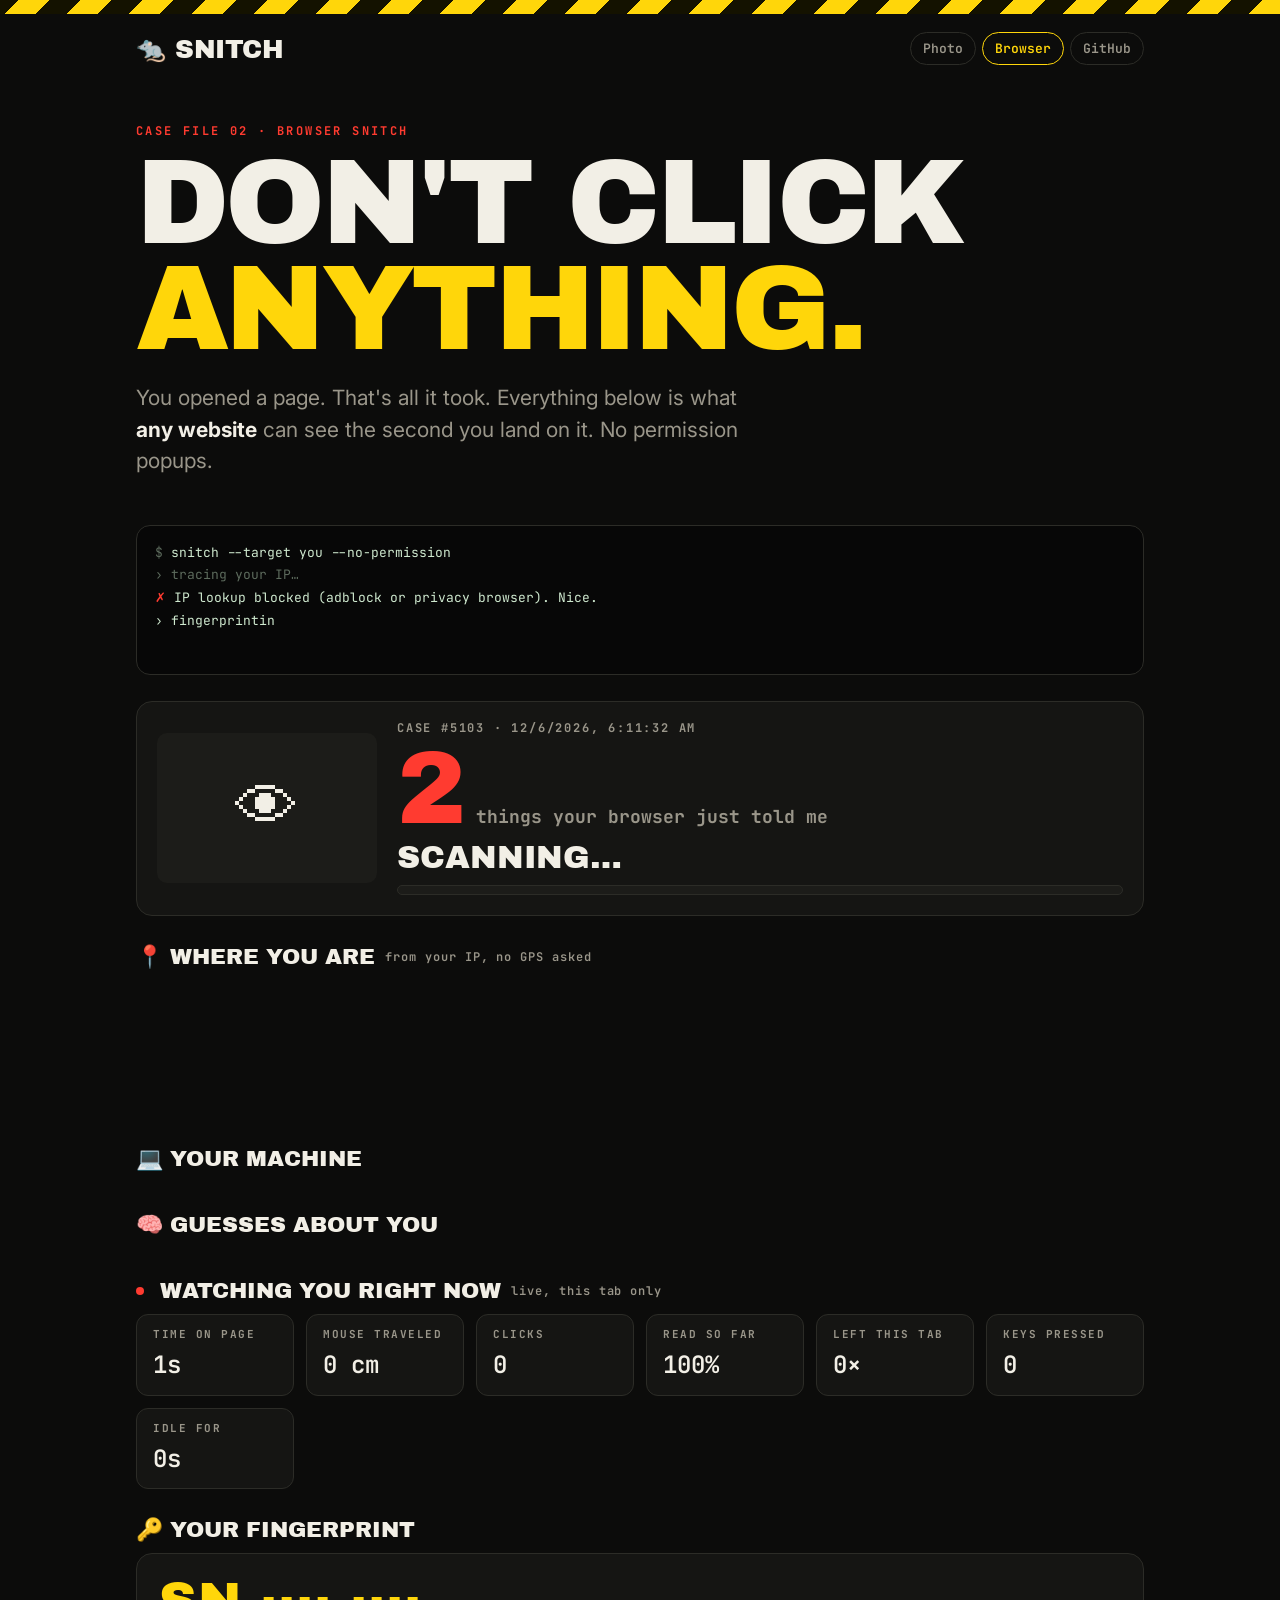
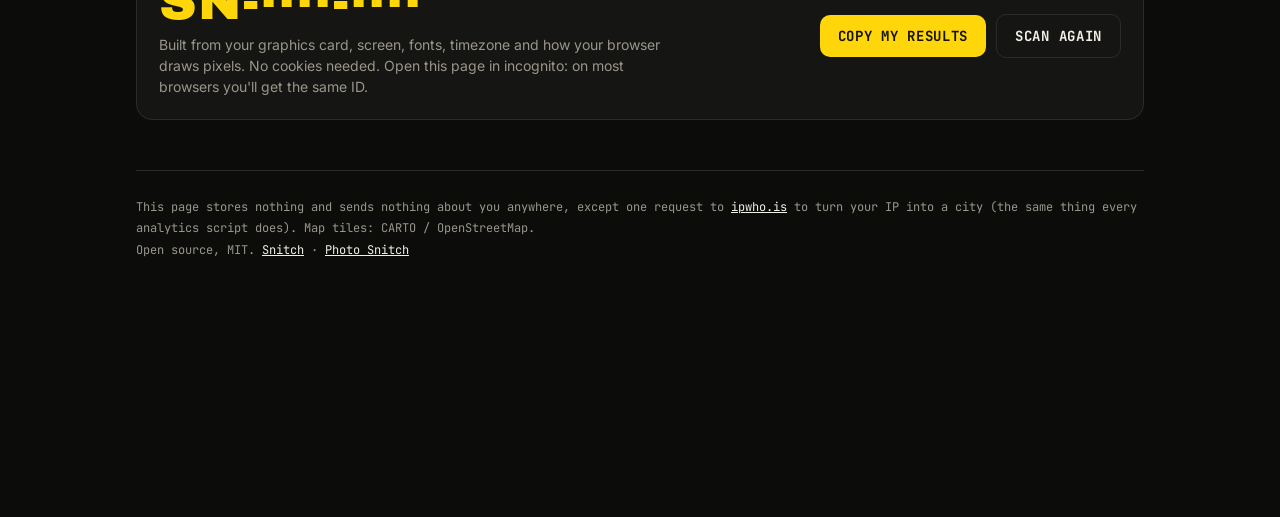
==== browser.html @ 0e7a842a "Snitch: Photo Snitch + Browser Snitch Co-Authored-By: Claude Opus 5.5 <noreply@anthropic.com> Claude" ====
<!doctype html>
<html lang="en">
<head>
<meta charset="utf-8">
<meta name="viewport" content="width=device-width,initial-scale=1">
<title>Browser Snitch · what every site already knows</title>
<meta name="description" content="Open this page and don't click anything. It shows your city, your GPU, your battery and the fingerprint sites use to follow you, even in incognito.">
<meta property="og:title" content="Browser Snitch: what every site already knows about you">
<meta property="og:description" content="Don't click anything. Just watch what your browser gives away.">
<meta property="og:image" content="https://alpha404ai.github.io/snitch/og.png">
<meta name="twitter:card" content="summary_large_image">
<meta name="twitter:image" content="https://alpha404ai.github.io/snitch/og.png">
<meta name="theme-color" content="#0c0c0b">
<link rel="icon" href="data:image/svg+xml,<svg xmlns='http://www.w3.org/2000/svg' viewBox='0 0 100 100'><text y='.9em' font-size='90'>🐀</text></svg>">
<link rel="preconnect" href="https://fonts.googleapis.com"><link rel="preconnect" href="https://fonts.gstatic.com" crossorigin>
<link href="https://fonts.googleapis.com/css2?family=Archivo+Black&family=Inter:wght@400;600&family=JetBrains+Mono:wght@400;600;700&display=swap" rel="stylesheet">
<link rel="stylesheet" href="vendor/leaflet.css">
<link rel="stylesheet" href="assets/style.css">
</head>
<body>
<div class="tape"></div>
<div class="wrap">
  <nav class="nav">
    <a class="logo" href="./"><span class="rat">🐀</span>SNITCH</a>
    <div class="nav-links">
      <a href="photo.html">Photo</a>
      <a href="browser.html" aria-current="page">Browser</a>
      <a href="https://github.com/alpha404ai/snitch" id="gh-link">GitHub</a>
    </div>
  </nav>

  <header class="hero">
    <p class="kicker">Case file 02 · Browser Snitch</p>
    <h1>Don't click<br><span class="hl">anything.</span></h1>
    <p class="sub">You opened a page. That's all it took. Everything below is what <b>any website</b> can see the second you land on it. No permission popups.</p>
  </header>

  <div class="term" id="term" aria-live="polite"></div>

  <section class="report show">
    <div class="report-head">
      <div class="thumb" style="aspect-ratio:auto;min-height:150px;background:var(--panel-2)">
        <div style="font:400 64px/1 var(--head)">👁</div>
      </div>
      <div>
        <div class="case" id="casefile">Case file</div>
        <div class="score"><span class="n" id="score">0</span><span class="of">things your browser just told me</span></div>
        <div class="verdict" id="verdict">Scanning…</div>
        <div class="bar"><i id="bar"></i></div>
      </div>
      <div class="stamp" id="stamp">Snitched</div>
    </div>

    <h3 class="section-title">📍 Where you are <small>from your IP, no GPS asked</small></h3>
    <div class="map" id="map"></div>
    <div class="grid" id="g-where"></div>

    <h3 class="section-title">💻 Your machine</h3>
    <div class="grid" id="g-device"></div>

    <h3 class="section-title">🧠 Guesses about you</h3>
    <div class="grid" id="g-you"></div>

    <h3 class="section-title"><span class="dot"></span>Watching you right now <small>live, this tab only</small></h3>
    <div class="live" id="g-live"></div>

    <h3 class="section-title">🔑 Your fingerprint</h3>
    <div class="fp">
      <div>
        <div class="id" id="fp">SN-····-····</div>
        <p>Built from your graphics card, screen, fonts, timezone and how your browser draws pixels. No cookies needed. Open this page in incognito: on most browsers you'll get the same ID.</p>
      </div>
      <div class="row">
        <button class="btn" id="share">Copy my results</button>
        <button class="btn ghost" id="rescan">Scan again</button>
      </div>
    </div>
  </section>

  <footer>
    This page stores nothing and sends nothing about you anywhere, except one request to <a href="https://ipwho.is" rel="noopener">ipwho.is</a> to turn your IP into a city (the same thing every analytics script does). Map tiles: CARTO / OpenStreetMap.<br>
    Open source, MIT. <a href="./">Snitch</a> · <a href="photo.html">Photo Snitch</a>
  </footer>
</div>
<div class="toast" id="toast"></div>
<script src="vendor/leaflet.js"></script>
<script src="assets/browser.js"></script>
</body>
</html>
---- vendor/leaflet.css ----
/* required styles */

.leaflet-pane,
.leaflet-tile,
.leaflet-marker-icon,
.leaflet-marker-shadow,
.leaflet-tile-container,
.leaflet-pane > svg,
.leaflet-pane > canvas,
.leaflet-zoom-box,
.leaflet-image-layer,
.leaflet-layer {
	position: absolute;
	left: 0;
	top: 0;
	}
.leaflet-container {
	overflow: hidden;
	}
.leaflet-tile,
.leaflet-marker-icon,
.leaflet-marker-shadow {
	-webkit-user-select: none;
	   -moz-user-select: none;
	        user-select: none;
	  -webkit-user-drag: none;
	}
/* Prevents IE11 from highlighting tiles in blue */
.leaflet-tile::selection {
	background: transparent;
}
/* Safari renders non-retina tile on retina better with this, but Chrome is worse */
.leaflet-safari .leaflet-tile {
	image-rendering: -webkit-optimize-contrast;
	}
/* hack that prevents hw layers "stretching" when loading new tiles */
.leaflet-safari .leaflet-tile-container {
	width: 1600px;
	height: 1600px;
	-webkit-transform-origin: 0 0;
	}
.leaflet-marker-icon,
.leaflet-marker-shadow {
	display: block;
	}
/* .leaflet-container svg: reset svg max-width decleration shipped in Joomla! (joomla.org) 3.x */
/* .leaflet-container img: map is broken in FF if you have max-width: 100% on tiles */
.leaflet-container .leaflet-overlay-pane svg {
	max-width: none !important;
	max-height: none !important;
	}
.leaflet-container .leaflet-marker-pane img,
.leaflet-container .leaflet-shadow-pane img,
.leaflet-container .leaflet-tile-pane img,
.leaflet-container img.leaflet-image-layer,
.leaflet-container .leaflet-tile {
	max-width: none !important;
	max-height: none !important;
	width: auto;
	padding: 0;
	}

.leaflet-container img.leaflet-tile {
	/* See: https://bugs.chromium.org/p/chromium/issues/detail?id=600120 */
	mix-blend-mode: plus-lighter;
}

.leaflet-container.leaflet-touch-zoom {
	-ms-touch-action: pan-x pan-y;
	touch-action: pan-x pan-y;
	}
.leaflet-container.leaflet-touch-drag {
	-ms-touch-action: pinch-zoom;
	/* Fallback for FF which doesn't support pinch-zoom */
	touch-action: none;
	touch-action: pinch-zoom;
}
.leaflet-container.leaflet-touch-drag.leaflet-touch-zoom {
	-ms-touch-action: none;
	touch-action: none;
}
.leaflet-container {
	-webkit-tap-highlight-color: transparent;
}
.leaflet-container a {
	-webkit-tap-highlight-color: rgba(51, 181, 229, 0.4);
}
.leaflet-tile {
	filter: inherit;
	visibility: hidden;
	}
.leaflet-tile-loaded {
	visibility: inherit;
	}
.leaflet-zoom-box {
	width: 0;
	height: 0;
	-moz-box-sizing: border-box;
	     box-sizing: border-box;
	z-index: 800;
	}
/* workaround for https://bugzilla.mozilla.org/show_bug.cgi?id=888319 */
.leaflet-overlay-pane svg {
	-moz-user-select: none;
	}

.leaflet-pane         { z-index: 400; }

.leaflet-tile-pane    { z-index: 200; }
.leaflet-overlay-pane { z-index: 400; }
.leaflet-shadow-pane  { z-index: 500; }
.leaflet-marker-pane  { z-index: 600; }
.leaflet-tooltip-pane   { z-index: 650; }
.leaflet-popup-pane   { z-index: 700; }

.leaflet-map-pane canvas { z-index: 100; }
.leaflet-map-pane svg    { z-index: 200; }

.leaflet-vml-shape {
	width: 1px;
	height: 1px;
	}
.lvml {
	behavior: url(#default#VML);
	display: inline-block;
	position: absolute;
	}


/* control positioning */

.leaflet-control {
	position: relative;
	z-index: 800;
	pointer-events: visiblePainted; /* IE 9-10 doesn't have auto */
	pointer-events: auto;
	}
.leaflet-top,
.leaflet-bottom {
	position: absolute;
	z-index: 1000;
	pointer-events: none;
	}
.leaflet-top {
	top: 0;
	}
.leaflet-right {
	right: 0;
	}
.leaflet-bottom {
	bottom: 0;
	}
.leaflet-left {
	left: 0;
	}
.leaflet-control {
	float: left;
	clear: both;
	}
.leaflet-right .leaflet-control {
	float: right;
	}
.leaflet-top .leaflet-control {
	margin-top: 10px;
	}
.leaflet-bottom .leaflet-control {
	margin-bottom: 10px;
	}
.leaflet-left .leaflet-control {
	margin-left: 10px;
	}
.leaflet-right .leaflet-control {
	margin-right: 10px;
	}


/* zoom and fade animations */

.leaflet-fade-anim .leaflet-popup {
	opacity: 0;
	-webkit-transition: opacity 0.2s linear;
	   -moz-transition: opacity 0.2s linear;
	        transition: opacity 0.2s linear;
	}
.leaflet-fade-anim .leaflet-map-pane .leaflet-popup {
	opacity: 1;
	}
.leaflet-zoom-animated {
	-webkit-transform-origin: 0 0;
	    -ms-transform-origin: 0 0;
	        transform-origin: 0 0;
	}
svg.leaflet-zoom-animated {
	will-change: transform;
}

.leaflet-zoom-anim .leaflet-zoom-animated {
	-webkit-transition: -webkit-transform 0.25s cubic-bezier(0,0,0.25,1);
	   -moz-transition:    -moz-transform 0.25s cubic-bezier(0,0,0.25,1);
	        transition:         transform 0.25s cubic-bezier(0,0,0.25,1);
	}
.leaflet-zoom-anim .leaflet-tile,
.leaflet-pan-anim .leaflet-tile {
	-webkit-transition: none;
	   -moz-transition: none;
	        transition: none;
	}

.leaflet-zoom-anim .leaflet-zoom-hide {
	visibility: hidden;
	}


/* cursors */

.leaflet-interactive {
	cursor: pointer;
	}
.leaflet-grab {
	cursor: -webkit-grab;
	cursor:    -moz-grab;
	cursor:         grab;
	}
.leaflet-crosshair,
.leaflet-crosshair .leaflet-interactive {
	cursor: crosshair;
	}
.leaflet-popup-pane,
.leaflet-control {
	cursor: auto;
	}
.leaflet-dragging .leaflet-grab,
.leaflet-dragging .leaflet-grab .leaflet-interactive,
.leaflet-dragging .leaflet-marker-draggable {
	cursor: move;
	cursor: -webkit-grabbing;
	cursor:    -moz-grabbing;
	cursor:         grabbing;
	}

/* marker & overlays interactivity */
.leaflet-marker-icon,
.leaflet-marker-shadow,
.leaflet-image-layer,
.leaflet-pane > svg path,
.leaflet-tile-container {
	pointer-events: none;
	}

.leaflet-marker-icon.leaflet-interactive,
.leaflet-image-layer.leaflet-interactive,
.leaflet-pane > svg path.leaflet-interactive,
svg.leaflet-image-layer.leaflet-interactive path {
	pointer-events: visiblePainted; /* IE 9-10 doesn't have auto */
	pointer-events: auto;
	}

/* visual tweaks */

.leaflet-container {
	background: #ddd;
	outline-offset: 1px;
	}
.leaflet-container a {
	color: #0078A8;
	}
.leaflet-zoom-box {
	border: 2px dotted #38f;
	background: rgba(255,255,255,0.5);
	}


/* general typography */
.leaflet-container {
	font-family: "Helvetica Neue", Arial, Helvetica, sans-serif;
	font-size: 12px;
	font-size: 0.75rem;
	line-height: 1.5;
	}


/* general toolbar styles */

.leaflet-bar {
	box-shadow: 0 1px 5px rgba(0,0,0,0.65);
	border-radius: 4px;
	}
.leaflet-bar a {
	background-color: #fff;
	border-bottom: 1px solid #ccc;
	width: 26px;
	height: 26px;
	line-height: 26px;
	display: block;
	text-align: center;
	text-decoration: none;
	color: black;
	}
.leaflet-bar a,
.leaflet-control-layers-toggle {
	background-position: 50% 50%;
	background-repeat: no-repeat;
	display: block;
	}
.leaflet-bar a:hover,
.leaflet-bar a:focus {
	background-color: #f4f4f4;
	}
.leaflet-bar a:first-child {
	border-top-left-radius: 4px;
	border-top-right-radius: 4px;
	}
.leaflet-bar a:last-child {
	border-bottom-left-radius: 4px;
	border-bottom-right-radius: 4px;
	border-bottom: none;
	}
.leaflet-bar a.leaflet-disabled {
	cursor: default;
	background-color: #f4f4f4;
	color: #bbb;
	}

.leaflet-touch .leaflet-bar a {
	width: 30px;
	height: 30px;
	line-height: 30px;
	}
.leaflet-touch .leaflet-bar a:first-child {
	border-top-left-radius: 2px;
	border-top-right-radius: 2px;
	}
.leaflet-touch .leaflet-bar a:last-child {
	border-bottom-left-radius: 2px;
	border-bottom-right-radius: 2px;
	}

/* zoom control */

.leaflet-control-zoom-in,
.leaflet-control-zoom-out {
	font: bold 18px 'Lucida Console', Monaco, monospace;
	text-indent: 1px;
	}

.leaflet-touch .leaflet-control-zoom-in, .leaflet-touch .leaflet-control-zoom-out  {
	font-size: 22px;
	}


/* layers control */

.leaflet-control-layers {
	box-shadow: 0 1px 5px rgba(0,0,0,0.4);
	background: #fff;
	border-radius: 5px;
	}
.leaflet-control-layers-toggle {
	background-image: url(images/layers.png);
	width: 36px;
	height: 36px;
	}
.leaflet-retina .leaflet-control-layers-toggle {
	background-image: url(images/layers-2x.png);
	background-size: 26px 26px;
	}
.leaflet-touch .leaflet-control-layers-toggle {
	width: 44px;
	height: 44px;
	}
.leaflet-control-layers .leaflet-control-layers-list,
.leaflet-control-layers-expanded .leaflet-control-layers-toggle {
	display: none;
	}
.leaflet-control-layers-expanded .leaflet-control-layers-list {
	display: block;
	position: relative;
	}
.leaflet-control-layers-expanded {
	padding: 6px 10px 6px 6px;
	color: #333;
	background: #fff;
	}
.leaflet-control-layers-scrollbar {
	overflow-y: scroll;
	overflow-x: hidden;
	padding-right: 5px;
	}
.leaflet-control-layers-selector {
	margin-top: 2px;
	position: relative;
	top: 1px;
	}
.leaflet-control-layers label {
	display: block;
	font-size: 13px;
	font-size: 1.08333em;
	}
.leaflet-control-layers-separator {
	height: 0;
	border-top: 1px solid #ddd;
	margin: 5px -10px 5px -6px;
	}

/* Default icon URLs */
.leaflet-default-icon-path { /* used only in path-guessing heuristic, see L.Icon.Default */
	background-image: url(images/marker-icon.png);
	}


/* attribution and scale controls */

.leaflet-container .leaflet-control-attribution {
	background: #fff;
	background: rgba(255, 255, 255, 0.8);
	margin: 0;
	}
.leaflet-control-attribution,
.leaflet-control-scale-line {
	padding: 0 5px;
	color: #333;
	line-height: 1.4;
	}
.leaflet-control-attribution a {
	text-decoration: none;
	}
.leaflet-control-attribution a:hover,
.leaflet-control-attribution a:focus {
	text-decoration: underline;
	}
.leaflet-attribution-flag {
	display: inline !important;
	vertical-align: baseline !important;
	width: 1em;
	height: 0.6669em;
	}
.leaflet-left .leaflet-control-scale {
	margin-left: 5px;
	}
.leaflet-bottom .leaflet-control-scale {
	margin-bottom: 5px;
	}
.leaflet-control-scale-line {
	border: 2px solid #777;
	border-top: none;
	line-height: 1.1;
	padding: 2px 5px 1px;
	white-space: nowrap;
	-moz-box-sizing: border-box;
	     box-sizing: border-box;
	background: rgba(255, 255, 255, 0.8);
	text-shadow: 1px 1px #fff;
	}
.leaflet-control-scale-line:not(:first-child) {
	border-top: 2px solid #777;
	border-bottom: none;
	margin-top: -2px;
	}
.leaflet-control-scale-line:not(:first-child):not(:last-child) {
	border-bottom: 2px solid #777;
	}

.leaflet-touch .leaflet-control-attribution,
.leaflet-touch .leaflet-control-layers,
.leaflet-touch .leaflet-bar {
	box-shadow: none;
	}
.leaflet-touch .leaflet-control-layers,
.leaflet-touch .leaflet-bar {
	border: 2px solid rgba(0,0,0,0.2);
	background-clip: padding-box;
	}


/* popup */

.leaflet-popup {
	position: absolute;
	text-align: center;
	margin-bottom: 20px;
	}
.leaflet-popup-content-wrapper {
	padding: 1px;
	text-align: left;
	border-radius: 12px;
	}
.leaflet-popup-content {
	margin: 13px 24px 13px 20px;
	line-height: 1.3;
	font-size: 13px;
	font-size: 1.08333em;
	min-height: 1px;
	}
.leaflet-popup-content p {
	margin: 17px 0;
	margin: 1.3em 0;
	}
.leaflet-popup-tip-container {
	width: 40px;
	height: 20px;
	position: absolute;
	left: 50%;
	margin-top: -1px;
	margin-left: -20px;
	overflow: hidden;
	pointer-events: none;
	}
.leaflet-popup-tip {
	width: 17px;
	height: 17px;
	padding: 1px;

	margin: -10px auto 0;
	pointer-events: auto;

	-webkit-transform: rotate(45deg);
	   -moz-transform: rotate(45deg);
	    -ms-transform: rotate(45deg);
	        transform: rotate(45deg);
	}
.leaflet-popup-content-wrapper,
.leaflet-popup-tip {
	background: white;
	color: #333;
	box-shadow: 0 3px 14px rgba(0,0,0,0.4);
	}
.leaflet-container a.leaflet-popup-close-button {
	position: absolute;
	top: 0;
	right: 0;
	border: none;
	text-align: center;
	width: 24px;
	height: 24px;
	font: 16px/24px Tahoma, Verdana, sans-serif;
	color: #757575;
	text-decoration: none;
	background: transparent;
	}
.leaflet-container a.leaflet-popup-close-button:hover,
.leaflet-container a.leaflet-popup-close-button:focus {
	color: #585858;
	}
.leaflet-popup-scrolled {
	overflow: auto;
	}

.leaflet-oldie .leaflet-popup-content-wrapper {
	-ms-zoom: 1;
	}
.leaflet-oldie .leaflet-popup-tip {
	width: 24px;
	margin: 0 auto;

	-ms-filter: "progid:DXImageTransform.Microsoft.Matrix(M11=0.70710678, M12=0.70710678, M21=-0.70710678, M22=0.70710678)";
	filter: progid:DXImageTransform.Microsoft.Matrix(M11=0.70710678, M12=0.70710678, M21=-0.70710678, M22=0.70710678);
	}

.leaflet-oldie .leaflet-control-zoom,
.leaflet-oldie .leaflet-control-layers,
.leaflet-oldie .leaflet-popup-content-wrapper,
.leaflet-oldie .leaflet-popup-tip {
	border: 1px solid #999;
	}


/* div icon */

.leaflet-div-icon {
	background: #fff;
	border: 1px solid #666;
	}


/* Tooltip */
/* Base styles for the element that has a tooltip */
.leaflet-tooltip {
	position: absolute;
	padding: 6px;
	background-color: #fff;
	border: 1px solid #fff;
	border-radius: 3px;
	color: #222;
	white-space: nowrap;
	-webkit-user-select: none;
	-moz-user-select: none;
	-ms-user-select: none;
	user-select: none;
	pointer-events: none;
	box-shadow: 0 1px 3px rgba(0,0,0,0.4);
	}
.leaflet-tooltip.leaflet-interactive {
	cursor: pointer;
	pointer-events: auto;
	}
.leaflet-tooltip-top:before,
.leaflet-tooltip-bottom:before,
.leaflet-tooltip-left:before,
.leaflet-tooltip-right:before {
	position: absolute;
	pointer-events: none;
	border: 6px solid transparent;
	background: transparent;
	content: "";
	}

/* Directions */

.leaflet-tooltip-bottom {
	margin-top: 6px;
}
.leaflet-tooltip-top {
	margin-top: -6px;
}
.leaflet-tooltip-bottom:before,
.leaflet-tooltip-top:before {
	left: 50%;
	margin-left: -6px;
	}
.leaflet-tooltip-top:before {
	bottom: 0;
	margin-bottom: -12px;
	border-top-color: #fff;
	}
.leaflet-tooltip-bottom:before {
	top: 0;
	margin-top: -12px;
	margin-left: -6px;
	border-bottom-color: #fff;
	}
.leaflet-tooltip-left {
	margin-left: -6px;
}
.leaflet-tooltip-right {
	margin-left: 6px;
}
.leaflet-tooltip-left:before,
.leaflet-tooltip-right:before {
	top: 50%;
	margin-top: -6px;
	}
.leaflet-tooltip-left:before {
	right: 0;
	margin-right: -12px;
	border-left-color: #fff;
	}
.leaflet-tooltip-right:before {
	left: 0;
	margin-left: -12px;
	border-right-color: #fff;
	}

/* Printing */

@media print {
	/* Prevent printers from removing background-images of controls. */
	.leaflet-control {
		-webkit-print-color-adjust: exact;
		print-color-adjust: exact;
		}
	}
---- assets/style.css ----
:root{
  --bg:#0c0c0b;
  --panel:#151513;
  --panel-2:#1c1c19;
  --line:#2c2c27;
  --ink:#f2efe6;
  --muted:#9a968a;
  --tape:#ffd60a;
  --tape-ink:#141200;
  --red:#ff3b30;
  --green:#34c759;
  --mono:"JetBrains Mono",ui-monospace,SFMono-Regular,Menlo,Consolas,monospace;
  --head:"Archivo Black","Arial Black",Impact,sans-serif;
  --body:"Inter",system-ui,-apple-system,Segoe UI,Roboto,sans-serif;
}
*{box-sizing:border-box}
html{-webkit-text-size-adjust:100%}
body{
  margin:0;background:var(--bg);color:var(--ink);
  font:16px/1.5 var(--body);
  min-height:100vh;overflow-x:hidden;
}
a{color:var(--tape)}
img{max-width:100%;display:block}

/* caution tape */
.tape{
  background:repeating-linear-gradient(-45deg,var(--tape) 0 22px,var(--tape-ink) 22px 44px);
  height:14px;
}
.tape-text{
  background:var(--tape);color:var(--tape-ink);
  font:700 12px/1 var(--mono);letter-spacing:.18em;text-transform:uppercase;
  white-space:nowrap;overflow:hidden;padding:9px 0;
}
.tape-text span{display:inline-block;padding-left:100%;animation:crawl 28s linear infinite}
@keyframes crawl{to{transform:translateX(-100%)}}
@media (prefers-reduced-motion:reduce){.tape-text span{animation:none;padding-left:16px}}

.wrap{max-width:1040px;margin:0 auto;padding:0 16px}

/* top nav */
.nav{display:flex;align-items:center;justify-content:space-between;padding:18px 0;gap:12px}
.logo{font:400 26px/1 var(--head);letter-spacing:-.02em;color:var(--ink);text-decoration:none;display:flex;align-items:center;gap:10px}
.logo .rat{font-size:24px}
.nav-links{display:flex;gap:6px;flex-wrap:wrap}
.nav-links a{
  font:600 13px/1 var(--mono);color:var(--muted);text-decoration:none;
  padding:9px 12px;border:1px solid var(--line);border-radius:999px;
}
.nav-links a:hover,.nav-links a[aria-current]{color:var(--tape);border-color:var(--tape)}

/* hero */
.hero{padding:42px 0 26px}
.kicker{font:700 12px/1 var(--mono);letter-spacing:.2em;color:var(--red);text-transform:uppercase;margin:0 0 14px}
h1{font:400 clamp(44px,11vw,120px)/.88 var(--head);letter-spacing:-.03em;margin:0;text-transform:uppercase}
h1 .hl{color:var(--tape)}
.sub{font-size:clamp(17px,2.4vw,21px);color:var(--muted);max-width:640px;margin:20px 0 0}
.sub b{color:var(--ink)}

/* cards on landing */
.cards{display:grid;grid-template-columns:1fr 1fr;gap:16px;margin:34px 0 20px}
@media (max-width:720px){.cards{grid-template-columns:1fr}}
.card{
  position:relative;display:block;text-decoration:none;color:var(--ink);
  background:var(--panel);border:1px solid var(--line);border-radius:14px;
  padding:24px;overflow:hidden;transition:border-color .2s,transform .2s;
}
.card:hover{border-color:var(--tape);transform:translateY(-2px)}
.card .num{font:700 12px/1 var(--mono);color:var(--muted);letter-spacing:.15em}
.card h2{font:400 34px/1 var(--head);margin:14px 0 10px;text-transform:uppercase}
.card p{margin:0 0 18px;color:var(--muted)}
.card ul{margin:0 0 22px;padding:0;list-style:none;font:13px/1.9 var(--mono)}
.card li::before{content:"▸ ";color:var(--red)}
.go{
  display:inline-flex;align-items:center;gap:8px;
  background:var(--tape);color:var(--tape-ink);font:700 14px/1 var(--mono);
  padding:13px 18px;border-radius:10px;text-transform:uppercase;letter-spacing:.06em;
}

/* buttons */
.btn{
  appearance:none;border:0;cursor:pointer;
  display:inline-flex;align-items:center;justify-content:center;gap:8px;
  font:700 14px/1 var(--mono);letter-spacing:.05em;text-transform:uppercase;
  padding:14px 18px;border-radius:10px;text-decoration:none;
  background:var(--tape);color:var(--tape-ink);
}
.btn:disabled{opacity:.4;cursor:not-allowed}
.btn.ghost{background:transparent;color:var(--ink);border:1px solid var(--line)}
.btn.ghost:hover{border-color:var(--ink)}
.btn.red{background:var(--red);color:#fff}
.row{display:flex;gap:10px;flex-wrap:wrap;align-items:center}

/* drop zone */
.drop{
  display:block;
  border:2px dashed var(--line);border-radius:16px;background:var(--panel);
  padding:44px 20px;text-align:center;cursor:pointer;transition:border-color .2s,background .2s;
}
.drop.over,.drop:hover{border-color:var(--tape);background:var(--panel-2)}
.drop .big{font:400 clamp(26px,5vw,38px)/1.05 var(--head);text-transform:uppercase;margin:0 0 10px}
.drop p{margin:0 0 20px;color:var(--muted)}
.drop input{display:none}
.fine{font:12px/1.6 var(--mono);color:var(--muted);margin-top:14px}

/* report */
.report{margin:26px 0 40px;display:none}
.report.show{display:block}
.report-head{
  display:grid;grid-template-columns:220px 1fr;gap:20px;align-items:center;
  background:var(--panel);border:1px solid var(--line);border-radius:16px;padding:20px;position:relative;overflow:hidden;
}
@media (max-width:640px){.report-head{grid-template-columns:1fr}}
.thumb{border-radius:10px;overflow:hidden;background:#000;aspect-ratio:1;display:flex;align-items:center;justify-content:center}
.thumb img{width:100%;height:100%;object-fit:cover}
.thumb .noimg{font:12px/1.4 var(--mono);color:var(--muted);padding:12px;text-align:center}
.case{font:700 12px/1 var(--mono);color:var(--muted);letter-spacing:.15em;text-transform:uppercase}
.score{display:flex;align-items:baseline;gap:10px;margin:8px 0 2px}
.score .n{font:400 clamp(64px,13vw,104px)/.9 var(--head);color:var(--red)}
.score .of{font:700 18px/1 var(--mono);color:var(--muted)}
.verdict{font:400 clamp(22px,4vw,32px)/1.05 var(--head);text-transform:uppercase;margin:6px 0 10px}
.bar{height:10px;background:var(--panel-2);border-radius:99px;overflow:hidden;border:1px solid var(--line)}
.bar i{display:block;height:100%;width:0;background:linear-gradient(90deg,var(--tape),var(--red));transition:width 1.2s cubic-bezier(.2,.8,.2,1)}
.stamp{
  position:absolute;right:18px;top:18px;transform:rotate(9deg);
  border:3px solid var(--red);color:var(--red);border-radius:8px;
  font:400 22px/1 var(--head);padding:8px 12px;letter-spacing:.04em;text-transform:uppercase;
  opacity:0;scale:1.6;transition:opacity .25s .9s,scale .25s .9s;
  mix-blend-mode:screen;
}
.stamp.on{opacity:.92;scale:1}
.stamp.clean{border-color:var(--green);color:var(--green)}
@media (max-width:640px){.stamp{top:34px;right:34px;font-size:18px;background:rgba(12,12,11,.55)}}

/* evidence grid */
.grid{display:grid;grid-template-columns:repeat(auto-fill,minmax(230px,1fr));gap:12px;margin-top:14px}
.ev{
  background:var(--panel);border:1px solid var(--line);border-radius:12px;padding:14px 16px;
  opacity:0;transform:translateY(8px);transition:opacity .35s,transform .35s;
}
.ev.in{opacity:1;transform:none}
.ev .k{font:700 11px/1 var(--mono);letter-spacing:.14em;color:var(--muted);text-transform:uppercase;display:flex;justify-content:space-between;gap:8px}
.ev .k .tag{color:var(--red)}
.ev .v{font:600 17px/1.3 var(--mono);margin-top:9px;word-break:break-word}
.ev .note{font-size:13px;color:var(--muted);margin-top:6px}
.ev.hot{border-color:rgba(255,59,48,.55);background:linear-gradient(180deg,rgba(255,59,48,.09),transparent 70%),var(--panel)}
.ev.wide{grid-column:1/-1}

.section-title{font:400 22px/1 var(--head);text-transform:uppercase;margin:30px 0 4px;display:flex;align-items:center;gap:10px}
.section-title small{font:600 12px/1 var(--mono);color:var(--muted);letter-spacing:.08em;text-transform:none}

/* map */
.map{height:340px;border-radius:12px;border:1px solid var(--line);margin-top:12px;background:#111;z-index:0}
.leaflet-container{font-family:var(--mono)}
.leaflet-popup-content-wrapper,.leaflet-popup-tip{background:#111;color:var(--ink)}
.pin{
  width:22px;height:22px;border-radius:50%;background:var(--red);border:3px solid #fff;
  box-shadow:0 0 0 0 rgba(255,59,48,.7);animation:ping 1.6s infinite;
}
@keyframes ping{70%{box-shadow:0 0 0 22px rgba(255,59,48,0)}100%{box-shadow:0 0 0 0 rgba(255,59,48,0)}}

/* raw table */
details.raw{margin-top:14px;background:var(--panel);border:1px solid var(--line);border-radius:12px}
details.raw summary{cursor:pointer;padding:14px 16px;font:700 13px/1 var(--mono);text-transform:uppercase;letter-spacing:.08em}
.raw-table{width:100%;border-collapse:collapse;font:12px/1.5 var(--mono)}
.raw-table td{padding:7px 16px;border-top:1px solid var(--line);vertical-align:top;word-break:break-word}
.raw-table td:first-child{color:var(--muted);width:38%}

/* clean box */
.cleanbox{
  margin-top:20px;background:var(--panel);border:1px solid var(--line);border-radius:16px;padding:20px;
  display:flex;gap:16px;align-items:center;justify-content:space-between;flex-wrap:wrap;
}
.cleanbox h3{font:400 22px/1.1 var(--head);text-transform:uppercase;margin:0 0 4px}
.cleanbox p{margin:0;color:var(--muted);font-size:14px;max-width:520px}

/* terminal (browser page) */
.term{
  background:#070707;border:1px solid var(--line);border-radius:14px;padding:16px 18px;
  font:13px/1.75 var(--mono);color:#cfe9cf;min-height:150px;margin-top:22px;overflow:hidden;
}
.term .dim{color:#5d6b5d}
.term .warn{color:var(--tape)}
.term .bad{color:var(--red)}
.cursor{display:inline-block;width:8px;height:15px;background:#cfe9cf;vertical-align:-2px;animation:blink 1s steps(1) infinite}
@keyframes blink{50%{opacity:0}}

/* live tracker */
.live{display:grid;grid-template-columns:repeat(auto-fill,minmax(150px,1fr));gap:12px;margin-top:12px}
.live .ev{opacity:1;transform:none}
.live .v{font-size:24px}
.dot{display:inline-block;width:8px;height:8px;border-radius:50%;background:var(--red);animation:blink 1.2s steps(1) infinite;margin-right:6px;vertical-align:1px}

.fp{
  margin-top:12px;background:var(--panel);border:1px solid var(--line);border-radius:16px;padding:22px;
  display:flex;flex-wrap:wrap;gap:16px;align-items:center;justify-content:space-between;
}
.fp .id{font:400 clamp(30px,6vw,52px)/1 var(--head);color:var(--tape);letter-spacing:.02em}
.fp p{margin:6px 0 0;color:var(--muted);max-width:520px;font-size:14px}

.toast{
  position:fixed;left:50%;bottom:22px;transform:translate(-50%,40px);opacity:0;
  background:var(--tape);color:var(--tape-ink);font:700 13px/1 var(--mono);
  padding:12px 16px;border-radius:10px;transition:.25s;z-index:999;pointer-events:none;
}
.toast.on{transform:translate(-50%,0);opacity:1}

footer{border-top:1px solid var(--line);margin-top:50px;padding:26px 0 40px;font:12px/1.8 var(--mono);color:var(--muted)}
footer a{color:var(--ink)}

.redact{background:var(--ink);color:var(--ink);border-radius:2px;padding:0 4px;user-select:none}
.hidden{display:none!important}
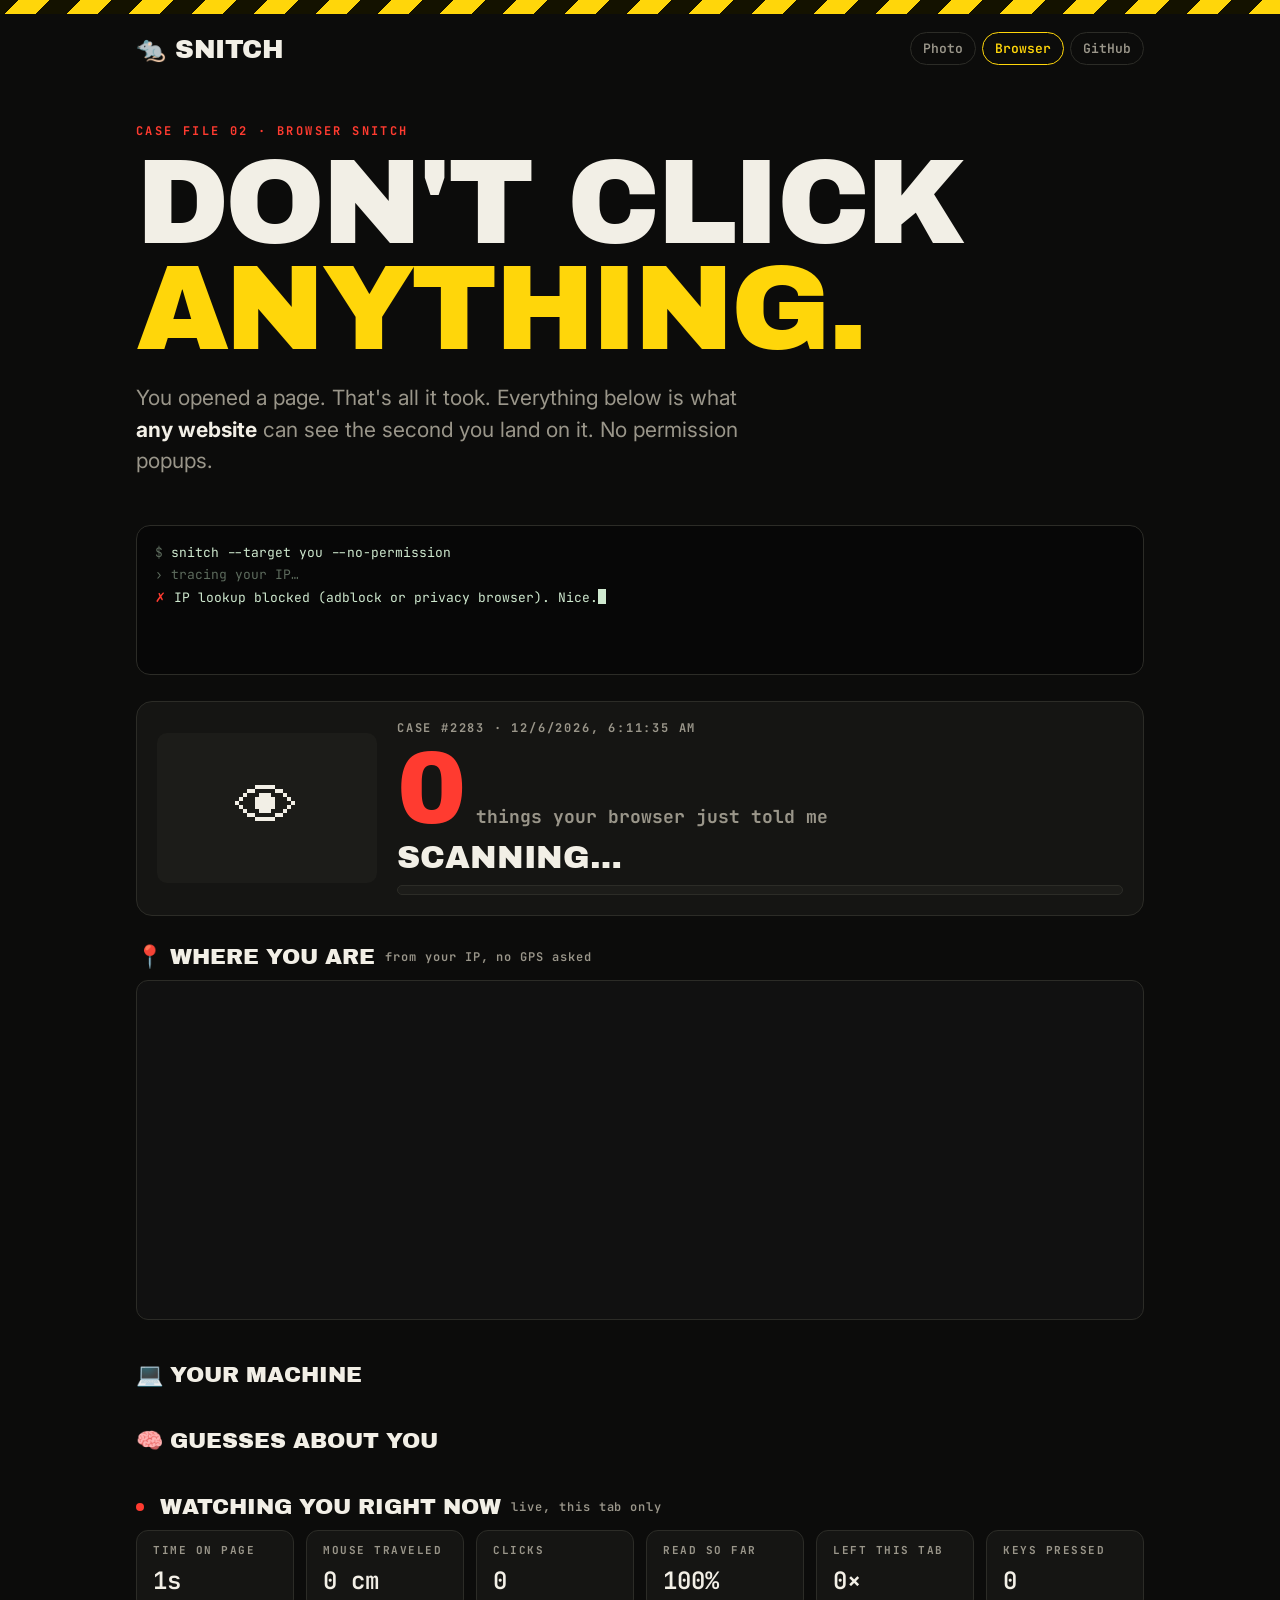
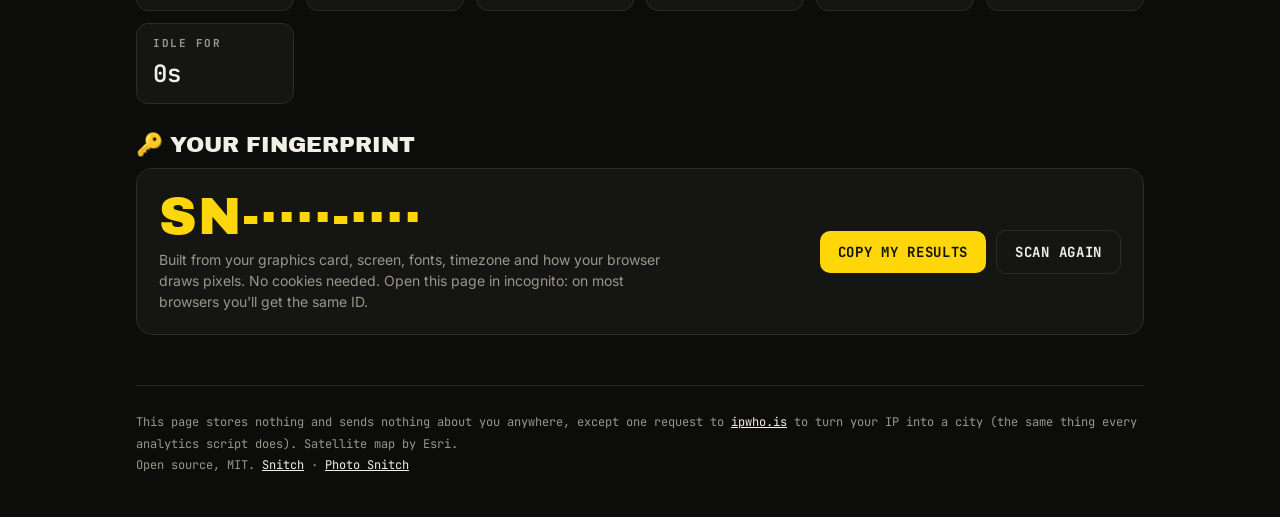
==== commit 4459f36b: "Switch map to Esri satellite tiles (CARTO now needs an API key), OSM fallback Co-Authored-By: Claude" ====
--- a/browser.html
+++ b/browser.html
@@ -78,7 +78,7 @@
   </section>
 
   <footer>
-    This page stores nothing and sends nothing about you anywhere, except one request to <a href="https://ipwho.is" rel="noopener">ipwho.is</a> to turn your IP into a city (the same thing every analytics script does). Map tiles: CARTO / OpenStreetMap.<br>
+    This page stores nothing and sends nothing about you anywhere, except one request to <a href="https://ipwho.is" rel="noopener">ipwho.is</a> to turn your IP into a city (the same thing every analytics script does). Satellite map by Esri.<br>
     Open source, MIT. <a href="./">Snitch</a> · <a href="photo.html">Photo Snitch</a>
   </footer>
 </div>
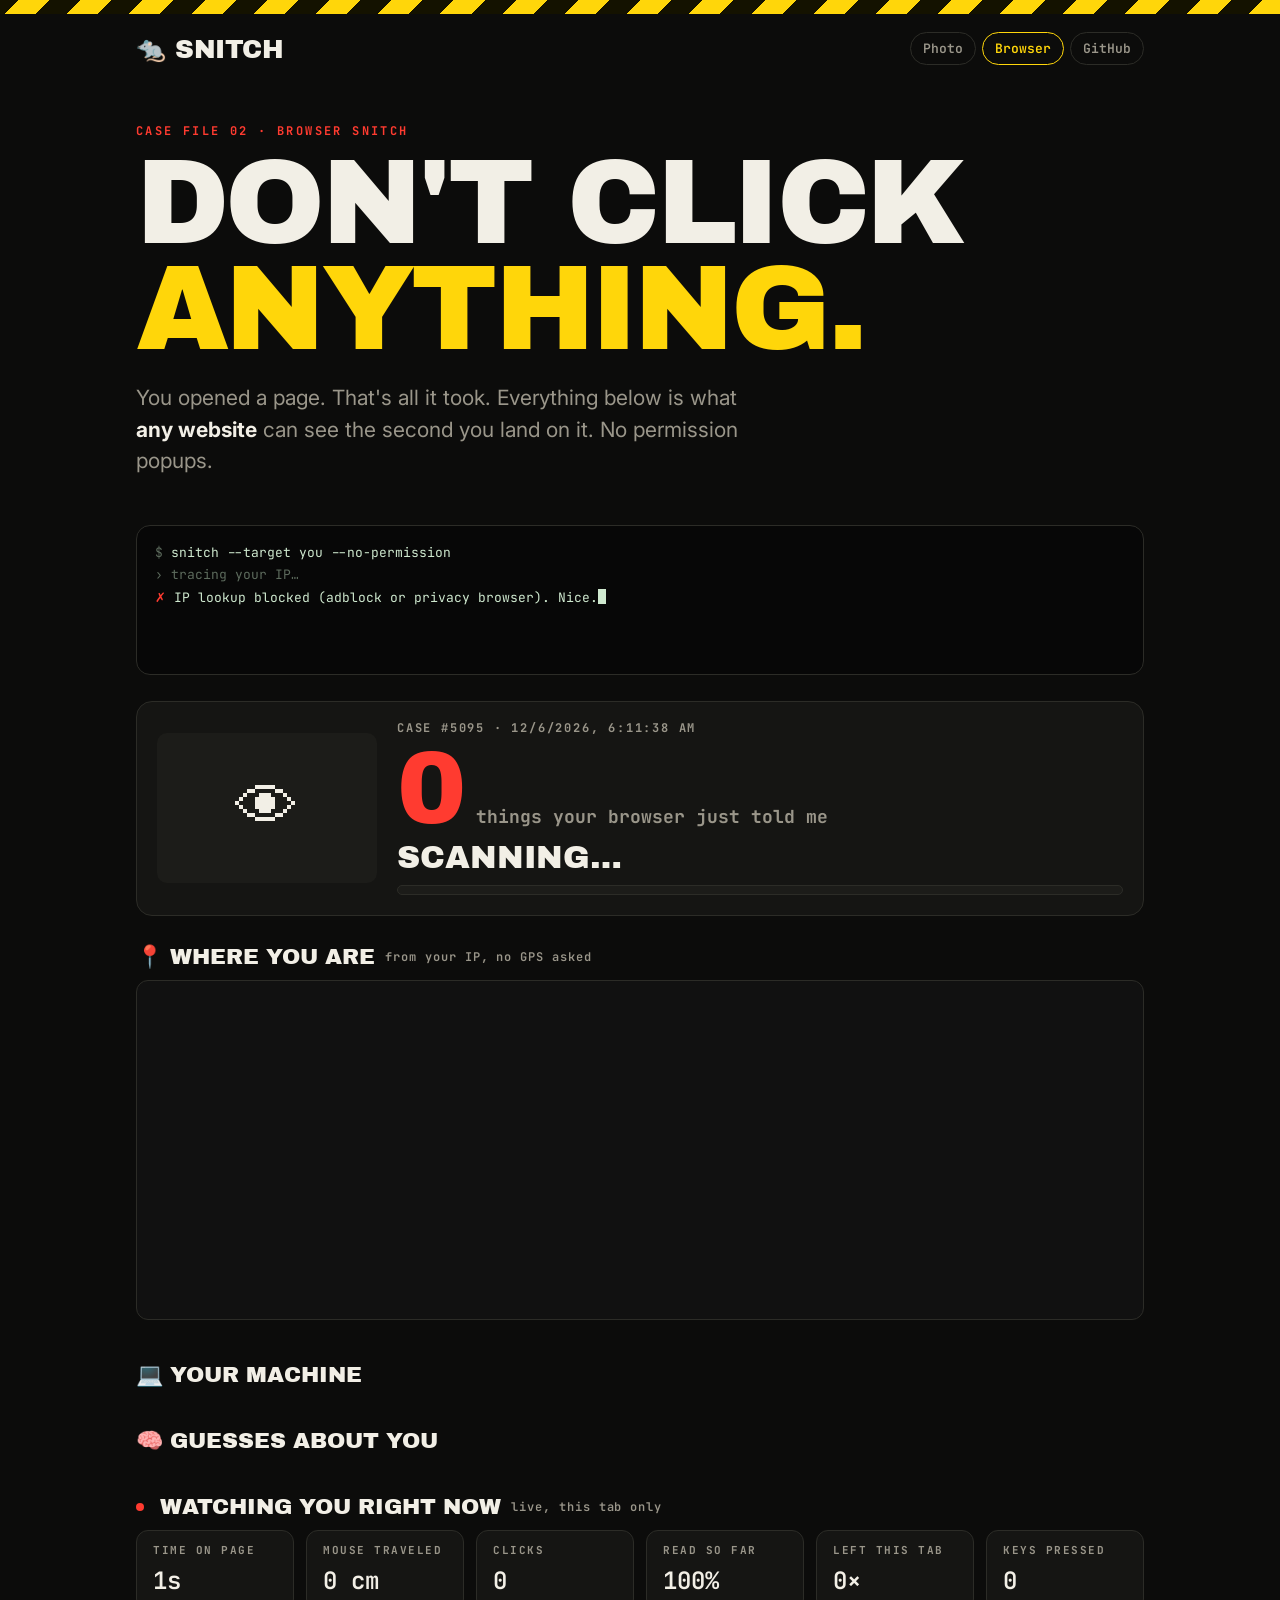
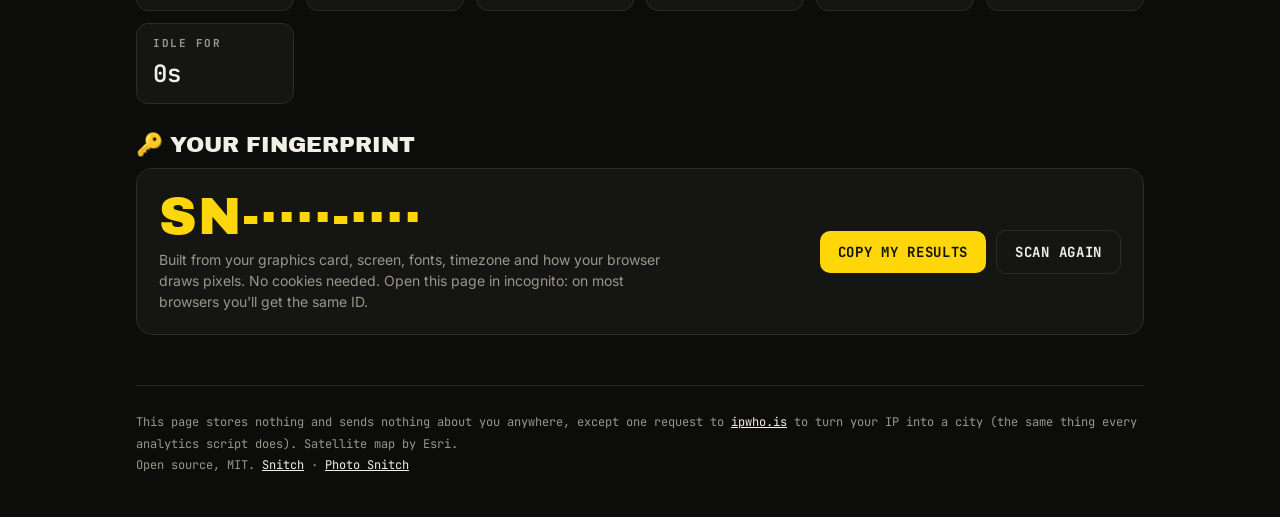
==== commit 7204b5ca: "Fix GPU name parsing, hide fake battery on desktops, cache-bust assets Co-Authored-By: Claude Opus 5" ====
--- a/browser.html
+++ b/browser.html
@@ -15,7 +15,7 @@
 <link rel="preconnect" href="https://fonts.googleapis.com"><link rel="preconnect" href="https://fonts.gstatic.com" crossorigin>
 <link href="https://fonts.googleapis.com/css2?family=Archivo+Black&family=Inter:wght@400;600&family=JetBrains+Mono:wght@400;600;700&display=swap" rel="stylesheet">
 <link rel="stylesheet" href="vendor/leaflet.css">
-<link rel="stylesheet" href="assets/style.css">
+<link rel="stylesheet" href="assets/style.css?v=4">
 </head>
 <body>
 <div class="tape"></div>
@@ -84,6 +84,6 @@
 </div>
 <div class="toast" id="toast"></div>
 <script src="vendor/leaflet.js"></script>
-<script src="assets/browser.js"></script>
+<script src="assets/browser.js?v=4"></script>
 </body>
 </html>
